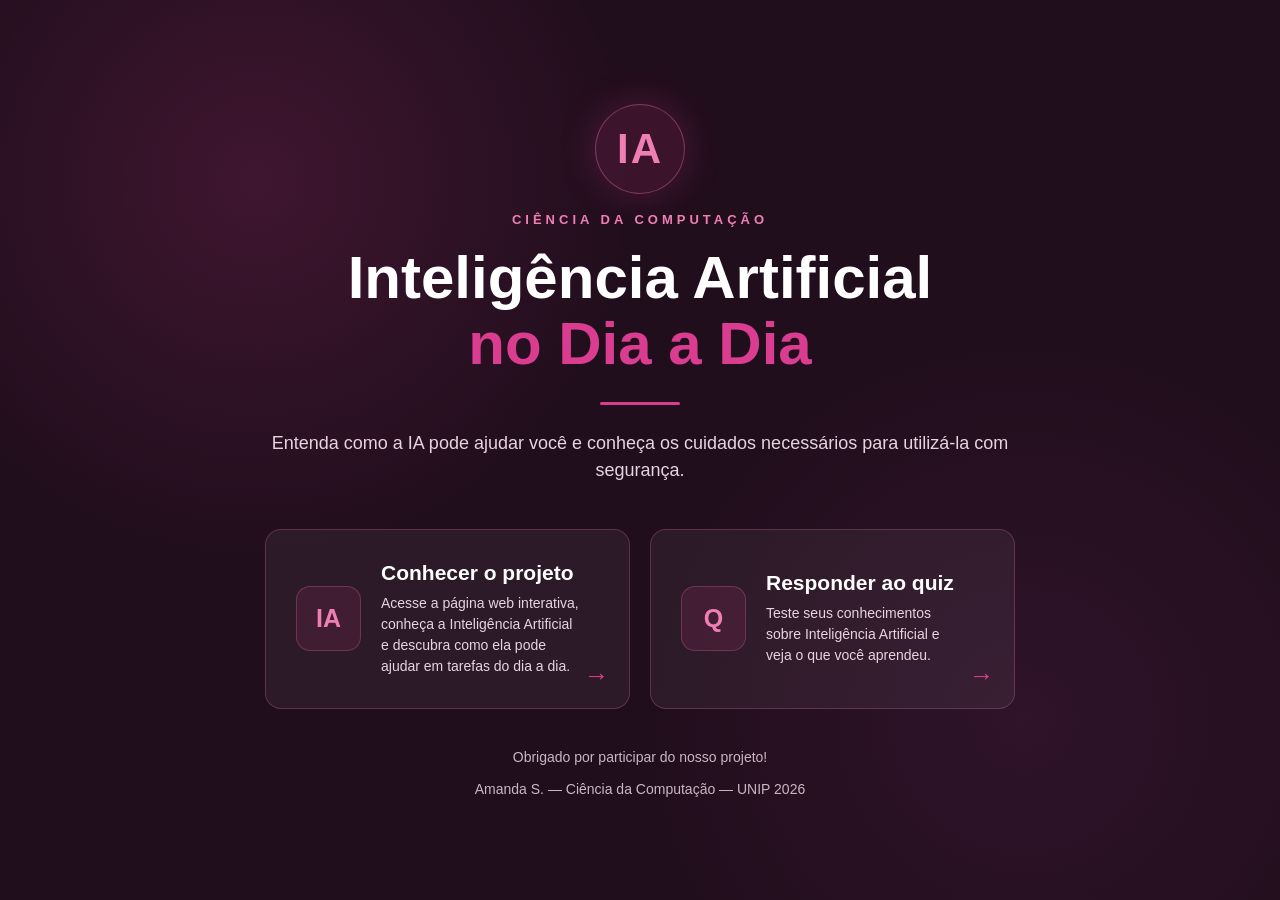
==== acesso.html @ 548210a0 "Update acesso.html" ====
<!DOCTYPE html>
<html lang="pt-BR">

<head>

    <meta charset="UTF-8">

    <meta name="viewport" content="width=device-width, initial-scale=1.0">

    <title>Inteligência Artificial no Dia a Dia</title>

    <style>

        * {
            margin: 0;
            padding: 0;
            box-sizing: border-box;
        }

        html {
            scroll-behavior: smooth;
        }

        body {

            font-family: Arial, Helvetica, sans-serif;

            min-height: 100vh;

            background:
                radial-gradient(
                    circle at 20% 20%,
                    rgba(218, 61, 143, 0.16),
                    transparent 30%
                ),

                radial-gradient(
                    circle at 80% 80%,
                    rgba(143, 55, 125, 0.13),
                    transparent 30%
                ),

                #210E1D;

            color: #FFFFFF;

            display: flex;

            align-items: center;

            justify-content: center;

            padding: 30px;
        }

        .acesso {

            width: 100%;

            max-width: 850px;

            text-align: center;

            padding: 50px 35px;

        }

        .ia {

            width: 90px;

            height: 90px;

            margin: 0 auto 18px;

            display: flex;

            align-items: center;

            justify-content: center;

            border-radius: 50%;

            background:
                rgba(218, 61, 143, 0.14);

            border:
                1px solid
                rgba(239, 126, 181, 0.35);

            color: #EF7EB5;

            font-size: 42px;

            font-weight: bold;

            letter-spacing: 2px;

            box-shadow:
                0 0 35px
                rgba(218, 61, 143, 0.25);

            animation: flutuar 3s
                ease-in-out infinite;
        }

        @keyframes flutuar {

            0%,
            100% {

                transform:
                    translateY(0);
            }

            50% {

                transform:
                    translateY(-8px);
            }
        }

        .tag {

            color: #EF7EB5;

            font-size: 13px;

            font-weight: bold;

            letter-spacing: 4px;

            margin-bottom: 18px;
        }

        h1 {

            font-size:
                clamp(35px, 6vw, 60px);

            line-height: 1.1;

            margin-bottom: 20px;
        }

        h1 span {

            display: block;

            color: #DA3D8F;
        }

        .descricao {

            color: #E6D5DE;

            font-size: 18px;

            line-height: 1.5;

            margin-bottom: 45px;
        }

        .opcoes {

            display: grid;

            grid-template-columns:
                repeat(2, 1fr);

            gap: 20px;

            max-width: 750px;

            margin: 0 auto;
        }

        .opcao {

            position: relative;

            display: flex;

            align-items: center;

            text-align: left;

            gap: 20px;

            min-height: 180px;

            padding: 30px;

            background:
                rgba(255, 255, 255, 0.05);

            border:
                1px solid
                rgba(239, 126, 181, 0.25);

            border-radius: 16px;

            color: #FFFFFF;

            text-decoration: none;

            transition:
                transform 0.3s,
                border-color 0.3s,
                background 0.3s,
                box-shadow 0.3s;
        }

        .opcao:hover {

            transform:
                translateY(-8px);

            border-color:
                #DA3D8F;

            background:
                rgba(218, 61, 143, 0.10);

            box-shadow:
                0 15px 40px
                rgba(0, 0, 0, 0.30);
        }

        .icone {

            min-width: 65px;

            width: 65px;

            height: 65px;

            display: flex;

            align-items: center;

            justify-content: center;

            border-radius: 14px;

            background:
                rgba(218, 61, 143, 0.12);

            border:
                1px solid
                rgba(239, 126, 181, 0.25);

            font-size: 25px;

            font-weight: bold;

            color: #EF7EB5;
        }

        .opcao h2 {

            font-size: 21px;

            margin-bottom: 8px;
        }

        .opcao p {

            color: #E6D5DE;

            font-size: 14px;

            line-height: 1.5;

            margin-right: 20px;
        }

        .seta {

            position: absolute;

            right: 20px;

            bottom: 18px;

            color: #DA3D8F;

            font-size: 25px;

            transition: 0.3s;
        }

        .opcao:hover .seta {

            transform:
                translateX(5px);

            color: #EF7EB5;
        }

        .rodape {

            margin-top: 40px;

            color: #E6D5DE;

            font-size: 14px;

            opacity: 0.85;
        }

        .linha {

            width: 80px;

            height: 3px;

            background: #DA3D8F;

            margin: 25px auto;

            border-radius: 5px;
        }

        @media (max-width: 700px) {

            body {

                padding: 15px;
            }

            .acesso {

                padding:
                    30px 10px;
            }

            .opcoes {

                grid-template-columns: 1fr;
            }

            .ia {

                width: 75px;

                height: 75px;

                font-size: 34px;
            }

            h1 {

                font-size: 38px;
            }

            .descricao {

                font-size: 16px;

                margin-bottom: 30px;
            }

            .opcao {

                min-height: 150px;

                padding: 25px;
            }
        }

        @media (max-width: 400px) {

            .opcao {

                gap: 12px;

                padding: 20px;
            }

            .icone {

                min-width: 55px;

                width: 55px;

                height: 55px;

                font-size: 21px;
            }

            .opcao h2 {

                font-size: 17px;
            }

            .opcao p {

                font-size: 13px;
            }
        }

    </style>

</head>

<body>

    <main class="acesso">

        <div class="ia">
            IA
        </div>

        <p class="tag">
            CIÊNCIA DA COMPUTAÇÃO
        </p>

        <h1>

            Inteligência Artificial

            <span>
                no Dia a Dia
            </span>

        </h1>

        <div class="linha"></div>

        <p class="descricao">

            Entenda como a IA pode ajudar você
            e conheça os cuidados necessários
            para utilizá-la com segurança.

        </p>

        <div class="opcoes">

            <a
                href="https://amandasgaldino.github.io/computacao-nuvem-sustentabilidade/"
                class="opcao"
            >

                <div class="icone">
                    IA
                </div>

                <div>

                    <h2>
                        Conhecer o projeto
                    </h2>

                    <p>

                        Acesse a página web interativa,
                        conheça a Inteligência Artificial
                        e descubra como ela pode ajudar
                        em tarefas do dia a dia.

                    </p>

                </div>

                <span class="seta">
                    →
                </span>

            </a>

            <a
                href="https://docs.google.com/forms/d/e/1FAIpQLSeRQzANUAI_yOdc_QsF1TcEmFwUJ51s8gMz07EgyyzTPx3p7Q/viewform?usp=sharing&ouid=104215584824218539044"
                class="opcao"
                target="_blank"
                rel="noopener noreferrer"
            >

                <div class="icone">
                    Q
                </div>

                <div>

                    <h2>
                        Responder ao quiz
                    </h2>

                    <p>

                        Teste seus conhecimentos
                        sobre Inteligência Artificial
                        e veja o que você aprendeu.

                    </p>

                </div>

                <span class="seta">
                    →
                </span>

            </a>

        </div>

        <p class="rodape">

            Obrigado por participar
            do nosso projeto! <br><br>
            Amanda S. — Ciência da Computação — UNIP 2026

        </p>

    </main>

</body>

</html>
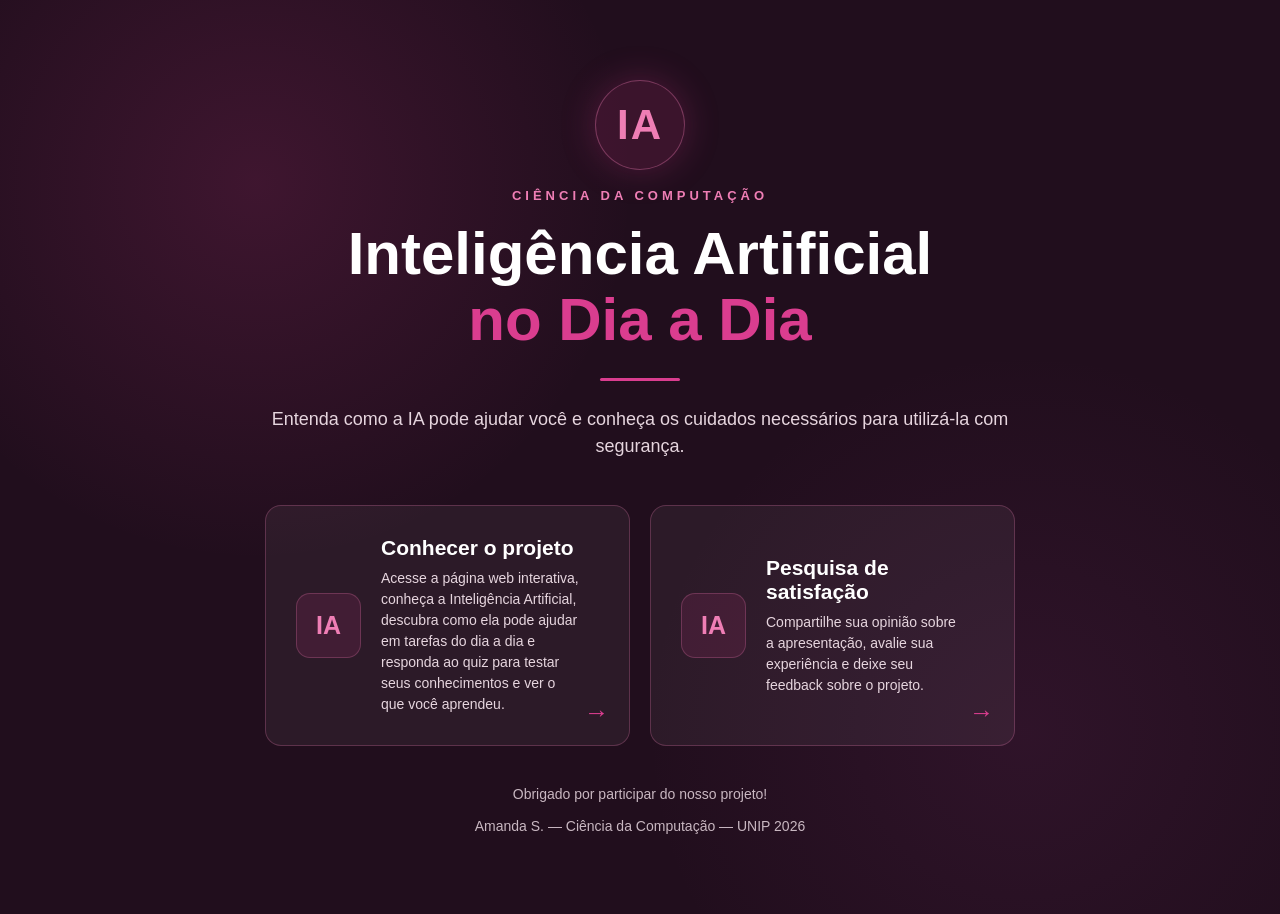
==== commit 8a00db93: "Update acesso.html" ====
--- a/acesso.html
+++ b/acesso.html
@@ -439,7 +439,7 @@
         <div class="opcoes">
 
             <a
-                href="https://amandasgaldino.github.io/computacao-nuvem-sustentabilidade/"
+                href="principal.html"
                 class="opcao"
             >
 
@@ -454,12 +454,12 @@
                     </h2>
 
                     <p>
-
-                        Acesse a página web interativa,
-                        conheça a Inteligência Artificial
-                        e descubra como ela pode ajudar
-                        em tarefas do dia a dia.
-
+                        Acesse a página web interativa, 
+                        conheça a Inteligência Artificial, 
+                        descubra como ela pode ajudar em 
+                        tarefas do dia a dia e responda ao 
+                        quiz para testar seus conhecimentos 
+                        e ver o que você aprendeu.
                     </p>
 
                 </div>
@@ -478,20 +478,21 @@
             >
 
                 <div class="icone">
-                    Q
+                    IA
                 </div>
 
                 <div>
 
                     <h2>
-                        Responder ao quiz
+                        Pesquisa de satisfação
                     </h2>
 
                     <p>
 
-                        Teste seus conhecimentos
-                        sobre Inteligência Artificial
-                        e veja o que você aprendeu.
+                        Compartilhe sua opinião 
+                        sobre a apresentação, 
+                        avalie sua experiência e 
+                        deixe seu feedback sobre o projeto.
 
                     </p>
 
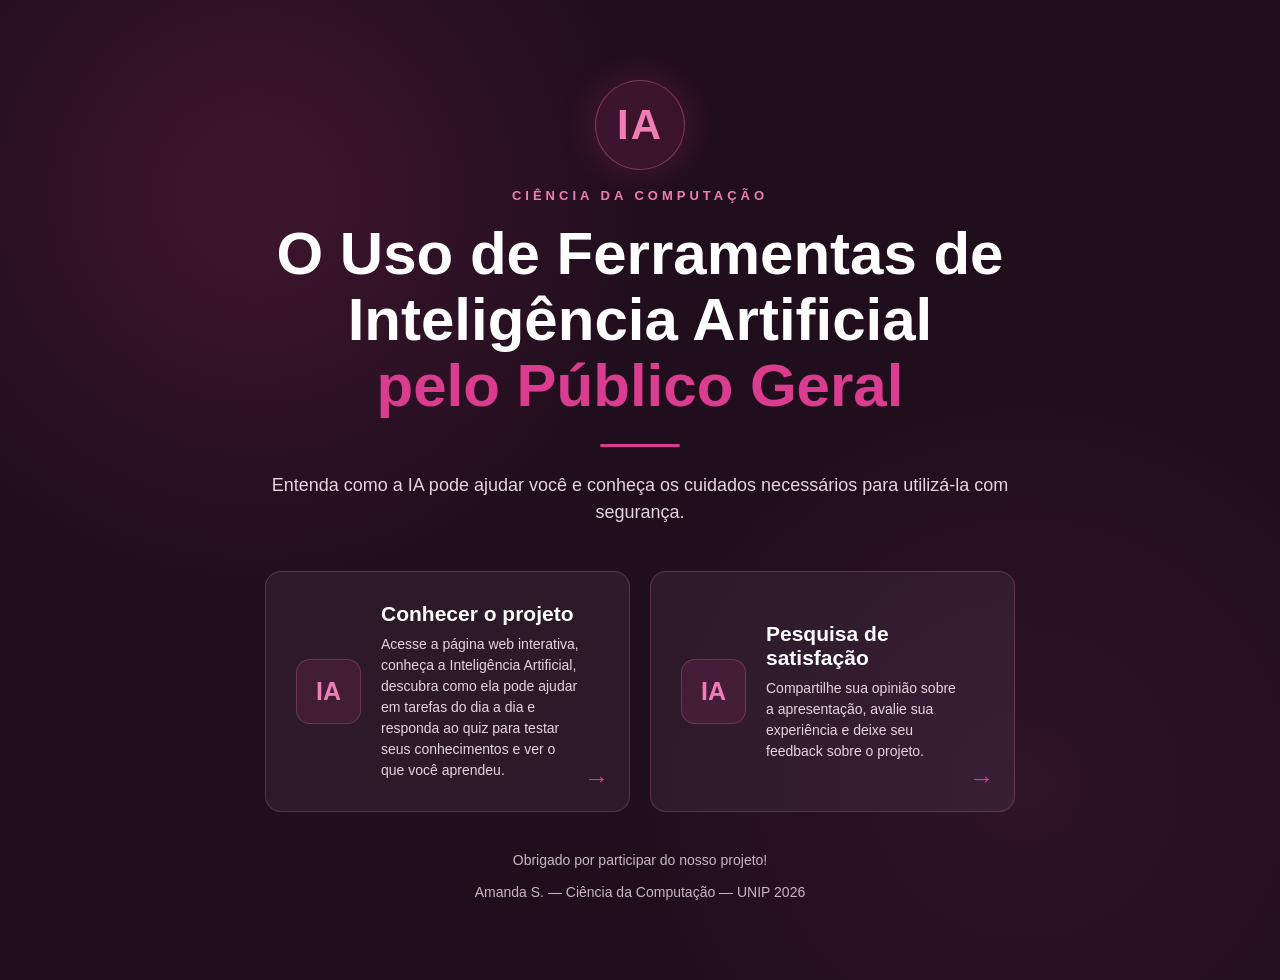
==== commit 4f5bc7dd: "Update acesso.html" ====
--- a/acesso.html
+++ b/acesso.html
@@ -7,7 +7,7 @@
 
     <meta name="viewport" content="width=device-width, initial-scale=1.0">
 
-    <title>Inteligência Artificial no Dia a Dia</title>
+    <title>O Uso de Ferramentas de Inteligência Artificial pelo Público Geral</title>
 
     <style>
 
@@ -418,10 +418,10 @@
 
         <h1>
 
-            Inteligência Artificial
+            O Uso de Ferramentas de Inteligência Artificial
 
             <span>
-                no Dia a Dia
+                pelo Público Geral
             </span>
 
         </h1>
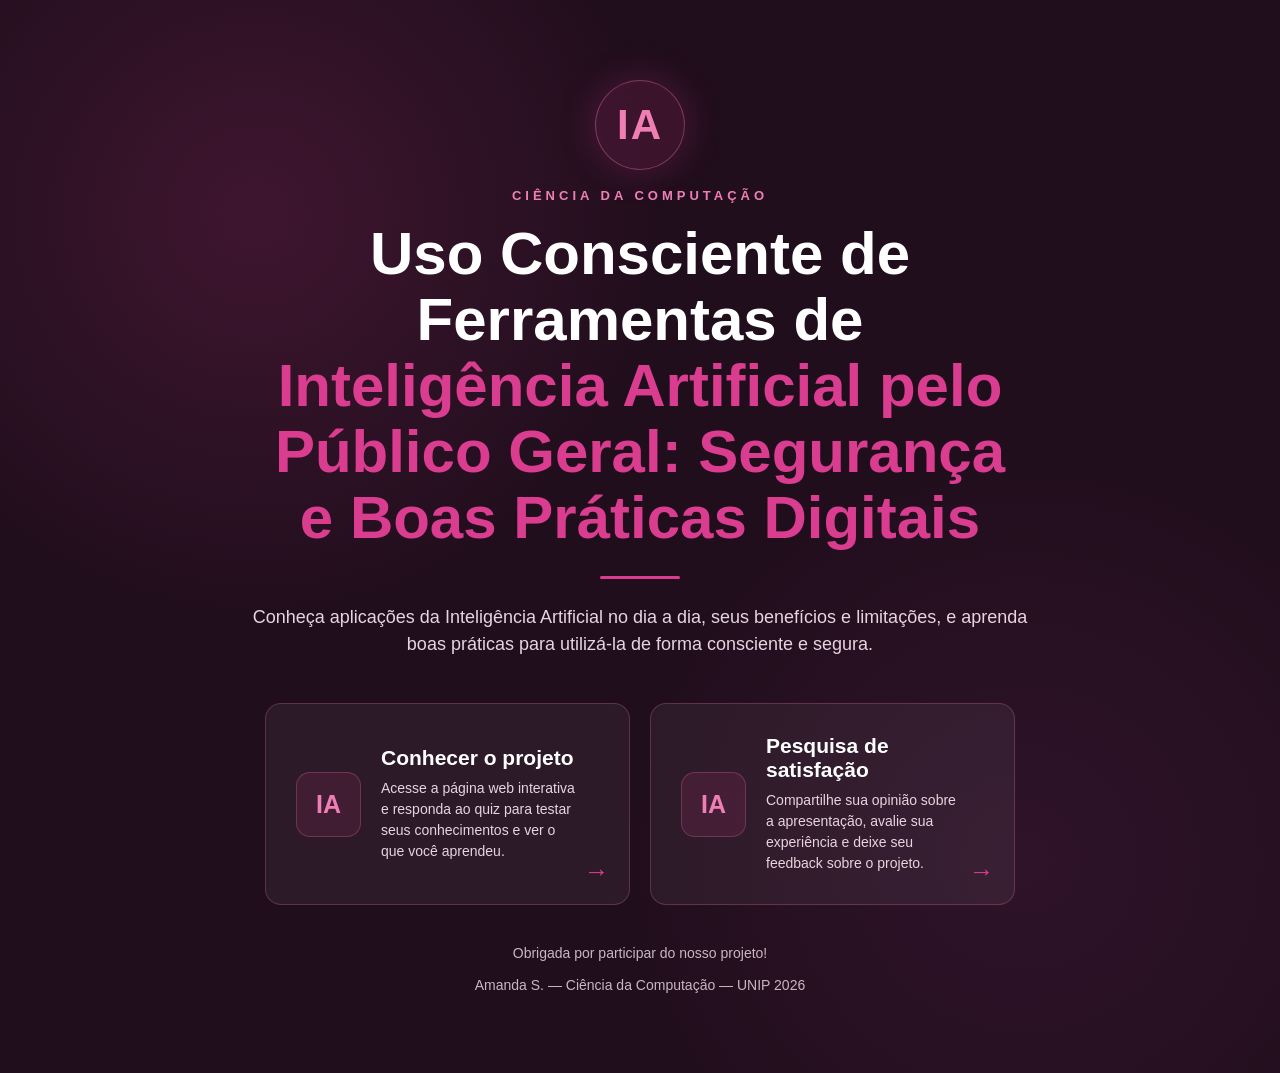
==== commit bc266dc4: "Update acesso.html" ====
--- a/acesso.html
+++ b/acesso.html
@@ -7,7 +7,9 @@
 
     <meta name="viewport" content="width=device-width, initial-scale=1.0">
 
-    <title>O Uso de Ferramentas de Inteligência Artificial pelo Público Geral</title>
+    <title>Uso Consciente de Ferramentas de Inteligência Artificial pelo Público Geral: Segurança e Boas Práticas Digitais</title>
+    
+    <link rel="icon" href="data:image/svg+xml,<svg xmlns=%22http://www.w3.org/2000/svg%22 viewBox=%220 0 100 100%22><text y=%22.9em%22 font-size=%2290%22>🌐</text></svg>">
 
     <style>
 
@@ -418,10 +420,10 @@
 
         <h1>
 
-            O Uso de Ferramentas de Inteligência Artificial
+            Uso Consciente de Ferramentas de
 
             <span>
-                pelo Público Geral
+                Inteligência Artificial pelo Público Geral: Segurança e Boas Práticas Digitais
             </span>
 
         </h1>
@@ -430,9 +432,9 @@
 
         <p class="descricao">
 
-            Entenda como a IA pode ajudar você
-            e conheça os cuidados necessários
-            para utilizá-la com segurança.
+            Conheça aplicações da Inteligência Artificial no dia a dia,
+            seus benefícios e limitações, e aprenda boas práticas
+            para utilizá-la de forma consciente e segura.
 
         </p>
 
@@ -454,10 +456,7 @@
                     </h2>
 
                     <p>
-                        Acesse a página web interativa, 
-                        conheça a Inteligência Artificial, 
-                        descubra como ela pode ajudar em 
-                        tarefas do dia a dia e responda ao 
+                        Acesse a página web interativa e responda ao 
                         quiz para testar seus conhecimentos 
                         e ver o que você aprendeu.
                     </p>
@@ -508,7 +507,7 @@
 
         <p class="rodape">
 
-            Obrigado por participar
+            Obrigada por participar
             do nosso projeto! <br><br>
             Amanda S. — Ciência da Computação — UNIP 2026
 
@@ -519,3 +518,4 @@
 </body>
 
 </html>
+
